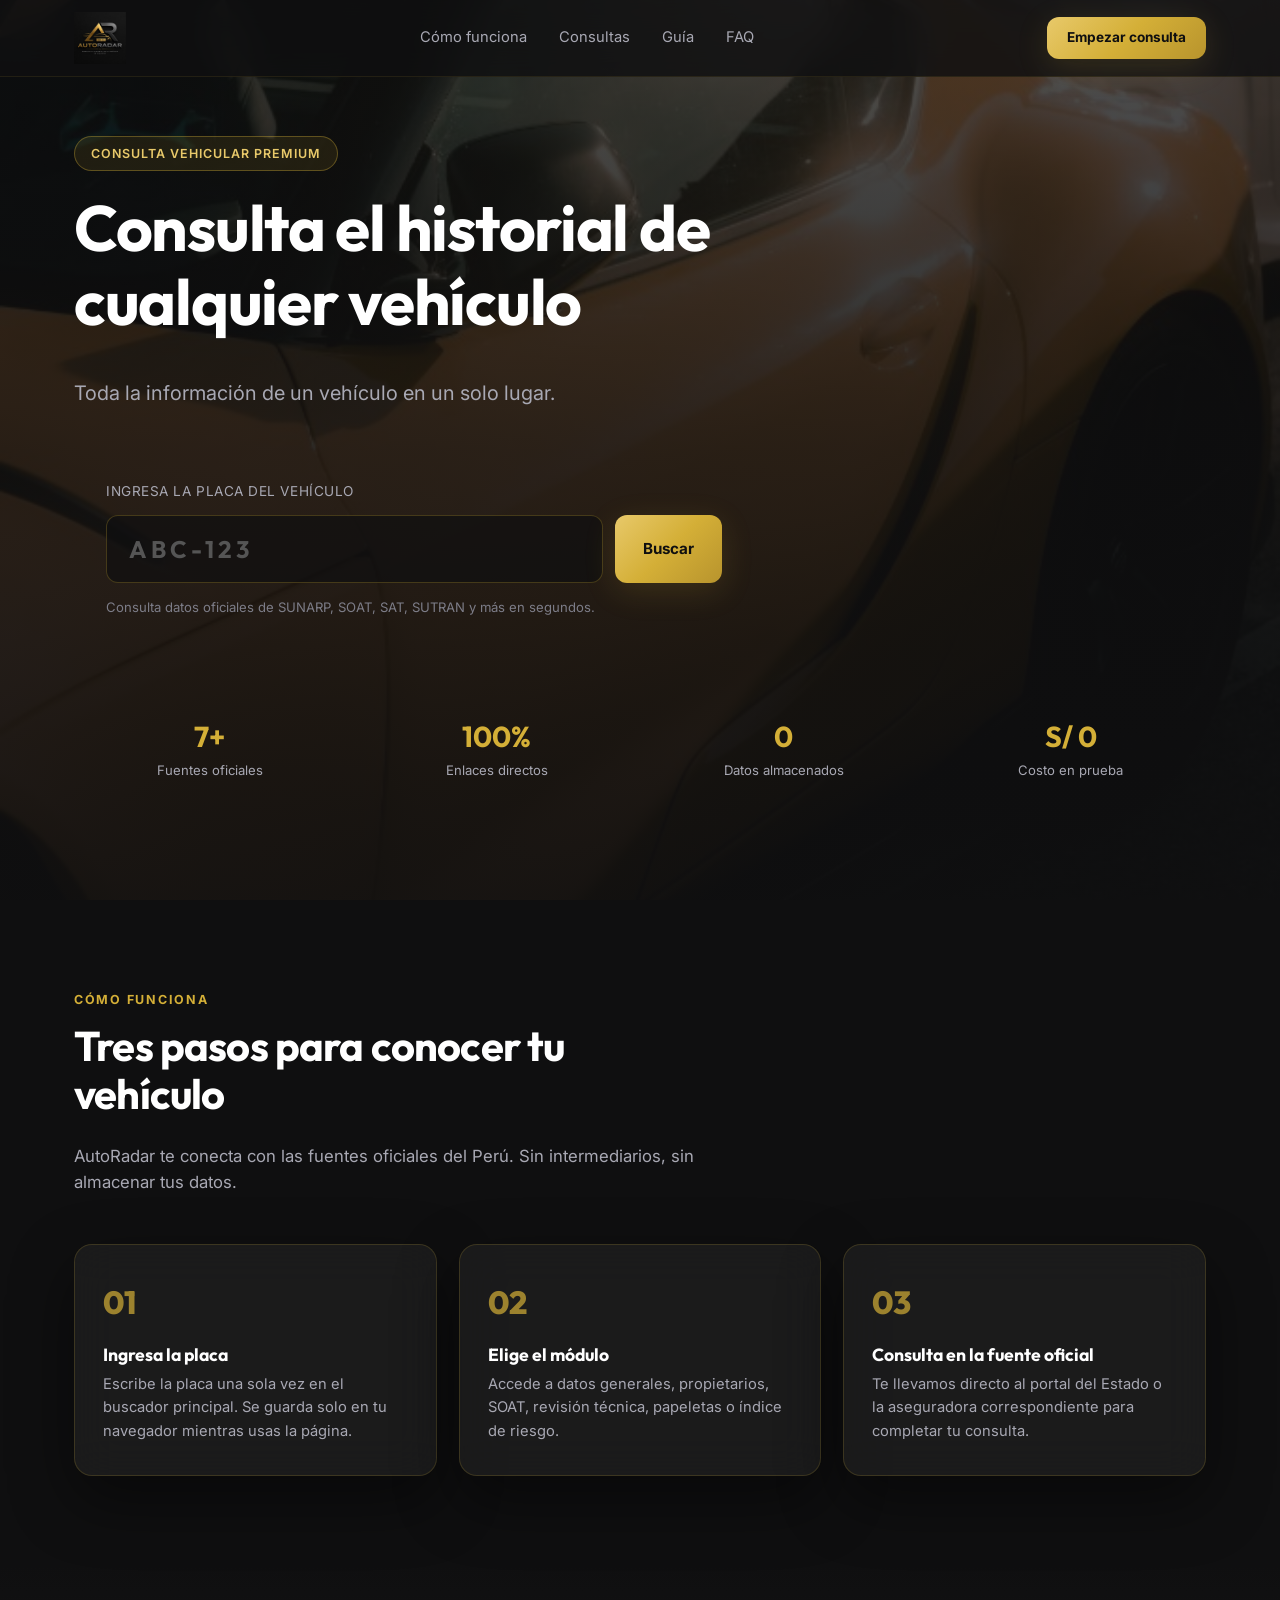
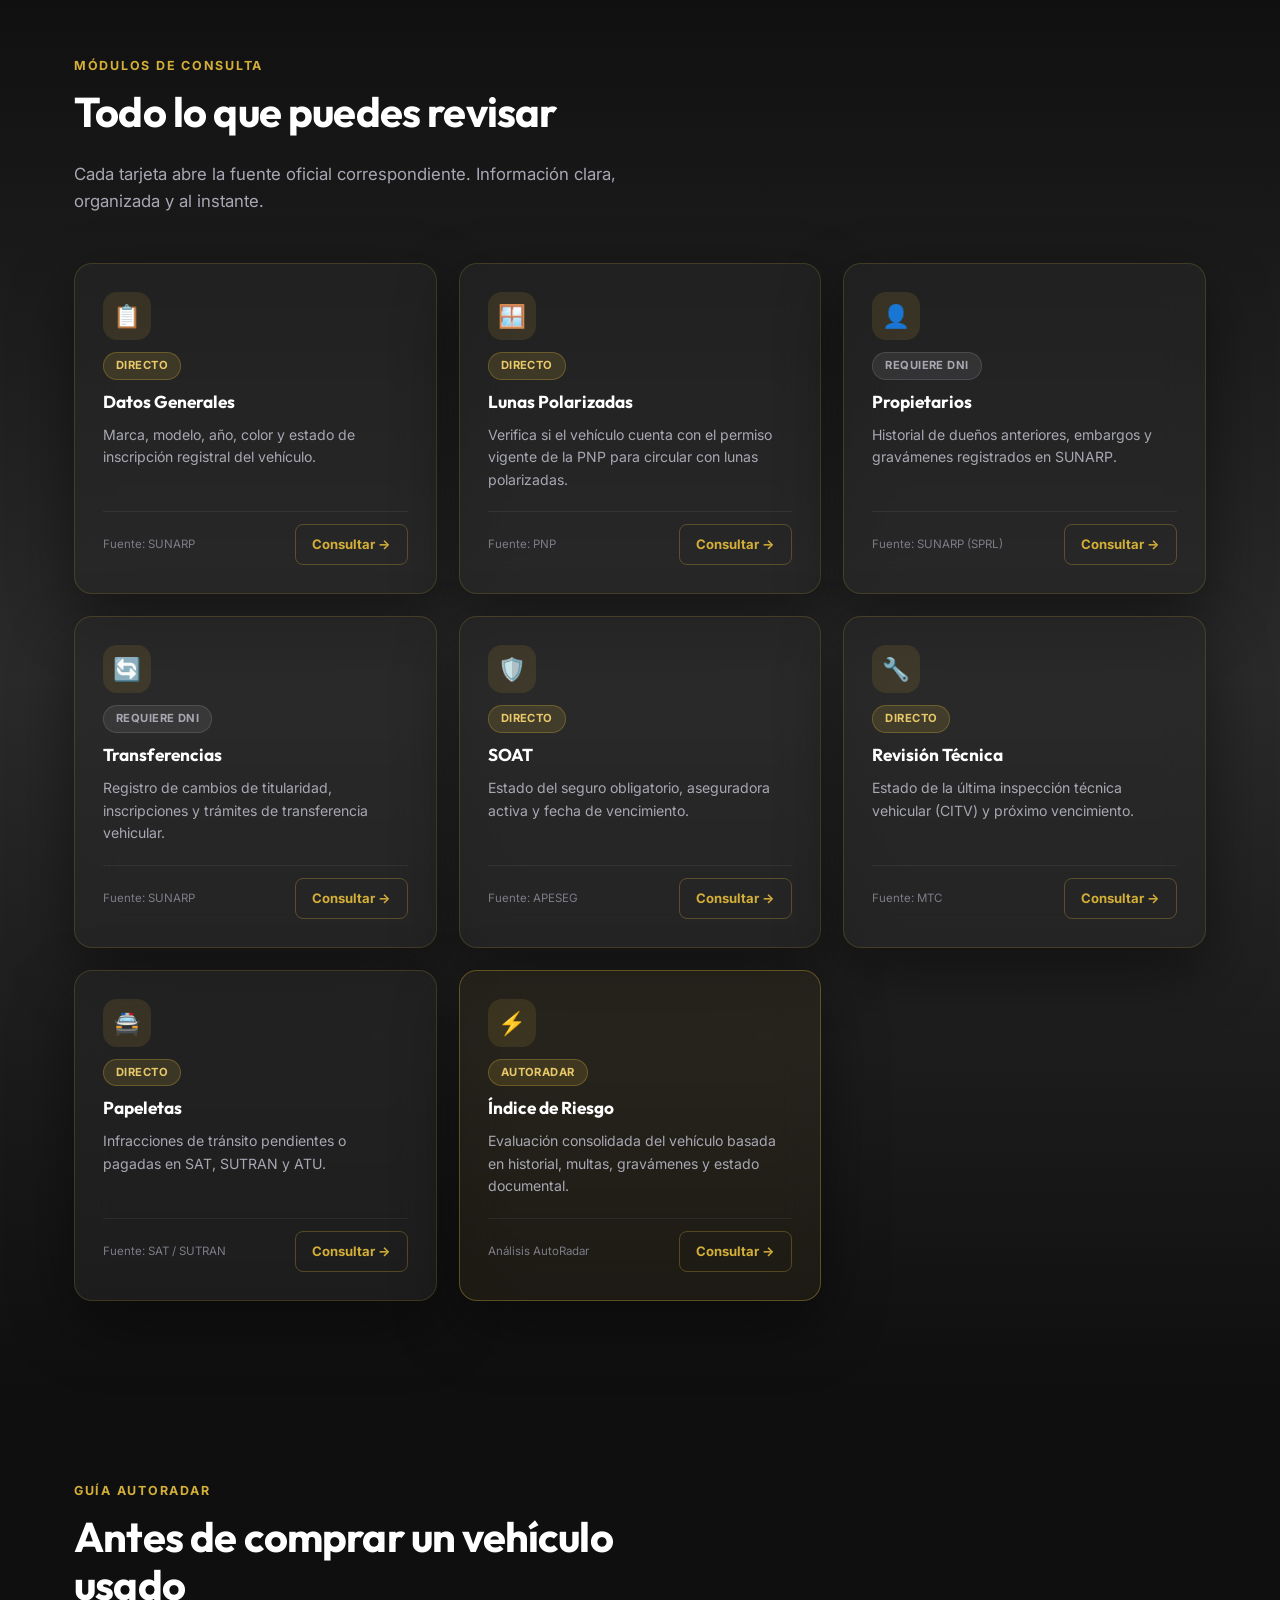
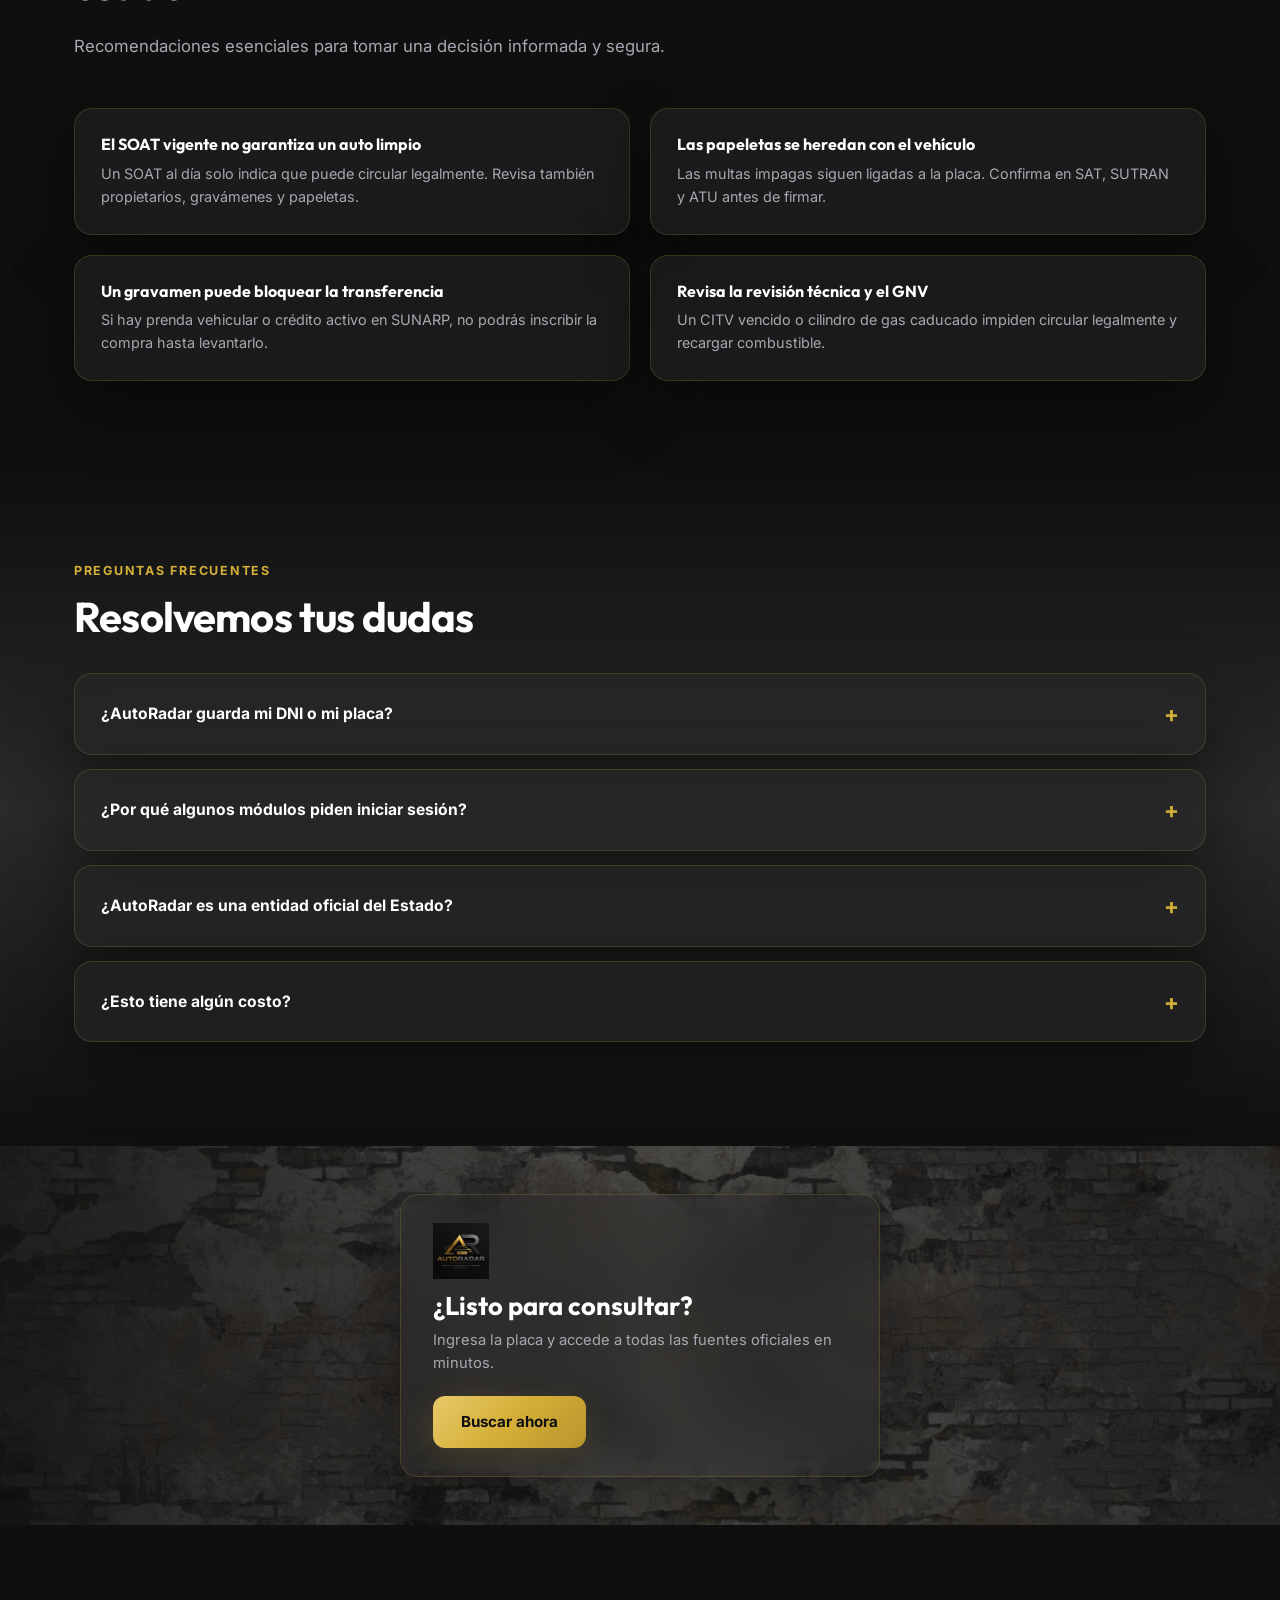
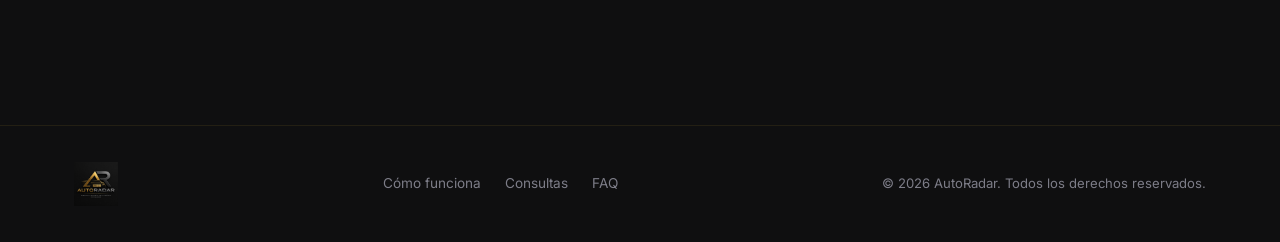
==== index (1).html @ c5259090 "Add files via upload" ====
<!DOCTYPE html>
<html lang="es">
<head>
  <meta charset="UTF-8">
  <meta name="viewport" content="width=device-width, initial-scale=1.0">
  <title>AutoRadar | Consulta el historial de cualquier vehículo</title>
  <meta name="description" content="AutoRadar: consulta el historial completo de cualquier vehículo en Perú. SOAT, papeletas, propietarios, revisión técnica e índice de riesgo en un solo lugar.">
  <link rel="icon" type="image/x-icon" href="favicon.ico">
  <link rel="icon" type="image/png" sizes="32x32" href="favicon-32x32.png">
  <link rel="icon" type="image/png" sizes="16x16" href="favicon-16x16.png">
  <link rel="apple-touch-icon" sizes="180x180" href="apple-touch-icon.png">
  <link rel="preconnect" href="https://fonts.googleapis.com">
  <link rel="preconnect" href="https://fonts.gstatic.com" crossorigin>
  <link href="https://fonts.googleapis.com/css2?family=Inter:wght@400;500;600;700;800&family=Outfit:wght@500;600;700;800&display=swap" rel="stylesheet">
  <link rel="stylesheet" href="style.css">
</head>
<body>

  <header class="nav">
    <div class="nav-inner">
      <a href="#" class="brand">
        <img src="logo.png" alt="AutoRadar" class="brand-logo">
      </a>
      <nav class="nav-links">
        <a href="#como-funciona">Cómo funciona</a>
        <a href="#modulos">Consultas</a>
        <a href="#tips">Guía</a>
        <a href="#faq">FAQ</a>
      </nav>
      <a href="#hero" class="btn btn-gold btn-sm">Empezar consulta</a>
      <button class="nav-toggle" aria-label="Abrir menú" aria-expanded="false">
        <span></span><span></span><span></span>
      </button>
    </div>
    <div class="mobile-menu">
      <a href="#como-funciona">Cómo funciona</a>
      <a href="#modulos">Consultas</a>
      <a href="#tips">Guía</a>
      <a href="#faq">FAQ</a>
      <a href="#hero" class="btn btn-gold">Empezar consulta</a>
    </div>
  </header>

  <div class="logo-reveal-overlay" id="logoRevealOverlay" aria-hidden="true">
    <button class="logo-reveal-close" id="logoRevealClose" aria-label="Cerrar">✕</button>
    <div class="logo-reveal-slash"></div>
    <img src="logo.png" alt="AutoRadar" class="logo-reveal-img">
  </div>

  <section class="hero" id="hero">
    <div class="hero-carousel" aria-hidden="true">
      <div class="hero-slide active" style="background-image: url('auto1.jpg');"></div>
      <div class="hero-slide" style="background-image: url('auto2.jpg');"></div>
    </div>
    <div class="hero-overlay"></div>

    <div class="wrap hero-content">
      <span class="hero-badge fade-up">Consulta vehicular premium</span>
      <h1 class="fade-up delay-1">Consulta el historial de cualquier vehículo</h1>
      <p class="hero-lead fade-up delay-2">Toda la información de un vehículo en un solo lugar.</p>

      <div class="search-glass fade-up delay-3">
        <label for="placaInput">Ingresa la placa del vehículo</label>
        <div class="search-row">
          <input id="placaInput" type="text" maxlength="7" placeholder="ABC-123" autocomplete="off">
          <button class="btn btn-gold" type="button" onclick="buscarPlaca()">Buscar</button>
        </div>
        <p class="search-hint">Consulta datos oficiales de SUNARP, SOAT, SAT, SUTRAN y más en segundos.</p>
        <p id="searchToast" class="search-toast">✓ Placa copiada. Selecciona un módulo para continuar.</p>
      </div>

      <div class="stats fade-up delay-4">
        <div class="stat glass-stat">
          <h3>7+</h3>
          <span>Fuentes oficiales</span>
        </div>
        <div class="stat glass-stat">
          <h3>100%</h3>
          <span>Enlaces directos</span>
        </div>
        <div class="stat glass-stat">
          <h3>0</h3>
          <span>Datos almacenados</span>
        </div>
        <div class="stat glass-stat">
          <h3>S/ 0</h3>
          <span>Costo en prueba</span>
        </div>
      </div>
    </div>
  </section>

  <section id="como-funciona" class="section">
    <div class="wrap">
      <span class="section-tag reveal">Cómo funciona</span>
      <h2 class="section-title reveal">Tres pasos para conocer tu vehículo</h2>
      <p class="section-lead reveal">AutoRadar te conecta con las fuentes oficiales del Perú. Sin intermediarios, sin almacenar tus datos.</p>

      <div class="steps">
        <article class="step glass-card reveal">
          <div class="step-num">01</div>
          <h4>Ingresa la placa</h4>
          <p>Escribe la placa una sola vez en el buscador principal. Se guarda solo en tu navegador mientras usas la página.</p>
        </article>
        <article class="step glass-card reveal">
          <div class="step-num">02</div>
          <h4>Elige el módulo</h4>
          <p>Accede a datos generales, propietarios, SOAT, revisión técnica, papeletas o índice de riesgo.</p>
        </article>
        <article class="step glass-card reveal">
          <div class="step-num">03</div>
          <h4>Consulta en la fuente oficial</h4>
          <p>Te llevamos directo al portal del Estado o la aseguradora correspondiente para completar tu consulta.</p>
        </article>
      </div>
    </div>
  </section>

  <section id="modulos" class="section section-alt">
    <div class="wrap">
      <span class="section-tag reveal">Módulos de consulta</span>
      <h2 class="section-title reveal">Todo lo que puedes revisar</h2>
      <p class="section-lead reveal">Cada tarjeta abre la fuente oficial correspondiente. Información clara, organizada y al instante.</p>

      <div class="grid">
        <article class="card glass-card reveal">
          <div class="card-icon">📋</div>
          <span class="badge badge-gold">Directo</span>
          <h4>Datos Generales</h4>
          <p>Marca, modelo, año, color y estado de inscripción registral del vehículo.</p>
          <div class="card-footer">
            <span class="source-tag">Fuente: SUNARP</span>
            <a class="card-btn fuente-btn" href="https://consultavehicular.sunarp.gob.pe/consulta-vehicular/inicio" target="_blank" rel="noopener">Consultar →</a>
          </div>
        </article>

        <article class="card glass-card reveal">
          <div class="card-icon">🪟</div>
          <span class="badge badge-gold">Directo</span>
          <h4>Lunas Polarizadas</h4>
          <p>Verifica si el vehículo cuenta con el permiso vigente de la PNP para circular con lunas polarizadas.</p>
          <div class="card-footer">
            <span class="source-tag">Fuente: PNP</span>
            <a class="card-btn fuente-btn" href="https://sistemadelunaspolarizadaspnp.com/?i=1" target="_blank" rel="noopener">Consultar →</a>
          </div>
        </article>

        <article class="card glass-card reveal">
          <div class="card-icon">👤</div>
          <span class="badge badge-silver">Requiere DNI</span>
          <h4>Propietarios</h4>
          <p>Historial de dueños anteriores, embargos y gravámenes registrados en SUNARP.</p>
          <div class="card-footer">
            <span class="source-tag">Fuente: SUNARP (SPRL)</span>
            <a class="card-btn fuente-btn" href="https://sprl.sunarp.gob.pe/sprl/ingreso" target="_blank" rel="noopener">Consultar →</a>
          </div>
        </article>

        <article class="card glass-card reveal">
          <div class="card-icon">🔄</div>
          <span class="badge badge-silver">Requiere DNI</span>
          <h4>Transferencias</h4>
          <p>Registro de cambios de titularidad, inscripciones y trámites de transferencia vehicular.</p>
          <div class="card-footer">
            <span class="source-tag">Fuente: SUNARP</span>
            <a class="card-btn fuente-btn" href="https://sprl.sunarp.gob.pe/sprl/ingreso" target="_blank" rel="noopener">Consultar →</a>
          </div>
        </article>

        <article class="card glass-card reveal">
          <div class="card-icon">🛡️</div>
          <span class="badge badge-gold">Directo</span>
          <h4>SOAT</h4>
          <p>Estado del seguro obligatorio, aseguradora activa y fecha de vencimiento.</p>
          <div class="card-footer">
            <span class="source-tag">Fuente: APESEG</span>
            <a class="card-btn fuente-btn" href="https://www.apeseg.org.pe/consultas-soat/" target="_blank" rel="noopener">Consultar →</a>
          </div>
        </article>

        <article class="card glass-card reveal">
          <div class="card-icon">🔧</div>
          <span class="badge badge-gold">Directo</span>
          <h4>Revisión Técnica</h4>
          <p>Estado de la última inspección técnica vehicular (CITV) y próximo vencimiento.</p>
          <div class="card-footer">
            <span class="source-tag">Fuente: MTC</span>
            <a class="card-btn fuente-btn" href="#" target="_blank" rel="noopener">Consultar →</a>
          </div>
        </article>

        <article class="card glass-card reveal">
          <div class="card-icon">🚔</div>
          <span class="badge badge-gold">Directo</span>
          <h4>Papeletas</h4>
          <p>Infracciones de tránsito pendientes o pagadas en SAT, SUTRAN y ATU.</p>
          <div class="card-footer">
            <span class="source-tag">Fuente: SAT / SUTRAN</span>
            <a class="card-btn fuente-btn" href="https://www.sat.gob.pe/VirtualSAT/principal.aspx" target="_blank" rel="noopener">Consultar →</a>
          </div>
        </article>

        <article class="card glass-card reveal card-featured">
          <div class="card-icon">⚡</div>
          <span class="badge badge-gold">AutoRadar</span>
          <h4>Índice de Riesgo</h4>
          <p>Evaluación consolidada del vehículo basada en historial, multas, gravámenes y estado documental.</p>
          <div class="card-footer">
            <span class="source-tag">Análisis AutoRadar</span>
            <a class="card-btn fuente-btn" href="#hero">Consultar →</a>
          </div>
        </article>
      </div>
    </div>
  </section>

  <section id="tips" class="section">
    <div class="wrap">
      <span class="section-tag reveal">Guía AutoRadar</span>
      <h2 class="section-title reveal">Antes de comprar un vehículo usado</h2>
      <p class="section-lead reveal">Recomendaciones esenciales para tomar una decisión informada y segura.</p>

      <div class="tips">
        <article class="tip glass-card reveal">
          <h4>El SOAT vigente no garantiza un auto limpio</h4>
          <p>Un SOAT al día solo indica que puede circular legalmente. Revisa también propietarios, gravámenes y papeletas.</p>
        </article>
        <article class="tip glass-card reveal">
          <h4>Las papeletas se heredan con el vehículo</h4>
          <p>Las multas impagas siguen ligadas a la placa. Confirma en SAT, SUTRAN y ATU antes de firmar.</p>
        </article>
        <article class="tip glass-card reveal">
          <h4>Un gravamen puede bloquear la transferencia</h4>
          <p>Si hay prenda vehicular o crédito activo en SUNARP, no podrás inscribir la compra hasta levantarlo.</p>
        </article>
        <article class="tip glass-card reveal">
          <h4>Revisa la revisión técnica y el GNV</h4>
          <p>Un CITV vencido o cilindro de gas caducado impiden circular legalmente y recargar combustible.</p>
        </article>
      </div>
    </div>
  </section>

  <section id="faq" class="section section-alt">
    <div class="wrap">
      <span class="section-tag reveal">Preguntas frecuentes</span>
      <h2 class="section-title reveal">Resolvemos tus dudas</h2>

      <div class="faq-list">
        <details class="faq glass-card reveal">
          <summary>¿AutoRadar guarda mi DNI o mi placa?</summary>
          <p>No. Tu placa se queda solo en tu navegador mientras usas esta página. Cuando un módulo requiere DNI, lo ingresas directo en el portal oficial.</p>
        </details>
        <details class="faq glass-card reveal">
          <summary>¿Por qué algunos módulos piden iniciar sesión?</summary>
          <p>Cada entidad decide qué información es pública y cuál requiere verificar tu identidad. AutoRadar solo te lleva al lugar correcto.</p>
        </details>
        <details class="faq glass-card reveal">
          <summary>¿AutoRadar es una entidad oficial del Estado?</summary>
          <p>No. Somos un directorio que organiza fuentes oficiales para agilizar tu consulta. No reemplazamos a SUNARP, SAT, SUTRAN ni APESEG.</p>
        </details>
        <details class="faq glass-card reveal">
          <summary>¿Esto tiene algún costo?</summary>
          <p>Mientras esta página esté en fase de prueba, el uso es gratuito. Algunas fuentes oficiales pueden tener su propio costo por reporte.</p>
        </details>
      </div>
    </div>
  </section>

  <section class="banner-section">
    <div class="banner-image" style="background-image: url('banner.png');"></div>
    <div class="banner-overlay"></div>
    <div class="wrap banner-content">
      <div class="banner-cta glass-card reveal">
        <img src="logo.png" alt="AutoRadar" class="banner-logo">
        <h2>¿Listo para consultar?</h2>
        <p>Ingresa la placa y accede a todas las fuentes oficiales en minutos.</p>
        <a href="#hero" class="btn btn-gold">Buscar ahora</a>
      </div>
    </div>
  </section>

  <section class="section disclaimer-section">
    <div class="wrap">
      <div class="disclaimer glass-card reveal">
        <strong>Aviso legal:</strong> AutoRadar es un directorio informativo que enlaza a páginas de consulta pública de entidades oficiales peruanas (SUNARP, APESEG, SAT, SUTRAN, ATU e INFOGAS). No estamos afiliados a ninguna de estas entidades, no almacenamos datos personales y no accedemos en su nombre a información privada.
      </div>
    </div>
  </section>

  <footer>
    <div class="wrap footer-row">
      <a href="#" class="brand">
        <img src="logo.png" alt="AutoRadar" class="brand-logo brand-logo-footer">
      </a>
      <div class="footer-links">
        <a href="#como-funciona">Cómo funciona</a>
        <a href="#modulos">Consultas</a>
        <a href="#faq">FAQ</a>
      </div>
      <div class="footer-copy">© 2026 AutoRadar. Todos los derechos reservados.</div>
    </div>
  </footer>

  <script src="script.js"></script>
</body>
</html>
---- style.css ----
:root {
  --black: #0F0F10;
  --gold: #D4AF37;
  --gold-light: #E8C96A;
  --gold-dark: #B8942D;
  --gray: #2A2A2A;
  --gray-light: #3D3D3D;
  --white: #FFFFFF;
  --text-muted: #A8A8B3;
  --text-soft: #7D7D88;
  --glass-bg: rgba(42, 42, 42, 0.45);
  --glass-border: rgba(212, 175, 55, 0.18);
  --glass-blur: blur(20px);
  --radius: 18px;
  --radius-sm: 12px;
  --maxw: 1180px;
  --shadow: 0 24px 64px rgba(0, 0, 0, 0.45);
  --shadow-gold: 0 8px 32px rgba(212, 175, 55, 0.15);
}

*,
*::before,
*::after {
  box-sizing: border-box;
}

html {
  scroll-behavior: smooth;
}

body {
  margin: 0;
  background: var(--black);
  color: var(--white);
  font-family: 'Inter', -apple-system, BlinkMacSystemFont, 'Segoe UI', sans-serif;
  line-height: 1.6;
  -webkit-font-smoothing: antialiased;
  overflow-x: hidden;
}

h1, h2, h3, h4 {
  font-family: 'Outfit', 'Inter', sans-serif;
  font-weight: 700;
  line-height: 1.15;
  margin: 0 0 0.6em;
}

a {
  color: inherit;
  text-decoration: none;
}

.wrap {
  max-width: var(--maxw);
  margin: 0 auto;
  padding: 0 24px;
}

/* ---------- BUTTONS ---------- */
.btn {
  display: inline-flex;
  align-items: center;
  justify-content: center;
  gap: 8px;
  padding: 14px 28px;
  border: none;
  border-radius: var(--radius-sm);
  font-family: inherit;
  font-weight: 700;
  font-size: 0.95rem;
  cursor: pointer;
  transition: transform 0.25s ease, box-shadow 0.25s ease, background 0.25s ease;
  white-space: nowrap;
}

.btn-gold {
  background: linear-gradient(135deg, var(--gold-light), var(--gold), var(--gold-dark));
  color: var(--black);
  box-shadow: var(--shadow-gold);
}

.btn-gold:hover {
  transform: translateY(-2px);
  box-shadow: 0 12px 40px rgba(212, 175, 55, 0.3);
}

.btn-sm {
  padding: 10px 20px;
  font-size: 0.85rem;
}

/* ---------- GLASSMORPHISM ---------- */
.glass-card {
  background: var(--glass-bg);
  backdrop-filter: var(--glass-blur);
  -webkit-backdrop-filter: var(--glass-blur);
  border: 1px solid var(--glass-border);
  border-radius: var(--radius);
  box-shadow: var(--shadow);
}

/* ---------- NAV ---------- */
.nav {
  position: fixed;
  top: 0;
  left: 0;
  right: 0;
  z-index: 100;
  background: rgba(15, 15, 16, 0.82);
  backdrop-filter: blur(16px);
  -webkit-backdrop-filter: blur(16px);
  border-bottom: 1px solid rgba(212, 175, 55, 0.1);
}

.nav-inner {
  display: flex;
  align-items: center;
  justify-content: space-between;
  gap: 20px;
  max-width: var(--maxw);
  margin: 0 auto;
  padding: 12px 24px;
}

.brand {
  display: flex;
  align-items: center;
  flex-shrink: 0;
}

.brand-logo {
  height: 52px;
  width: auto;
  object-fit: contain;
  transition: transform 0.3s ease;
}

.brand-logo:hover {
  transform: scale(1.03);
}

.brand-logo-footer {
  height: 44px;
}

.nav-links {
  display: flex;
  gap: 32px;
  font-size: 0.92rem;
  color: var(--text-muted);
}

.nav-links a {
  transition: color 0.2s ease;
}

.nav-links a:hover {
  color: var(--gold);
}

.nav-toggle {
  display: none;
  flex-direction: column;
  gap: 5px;
  background: none;
  border: none;
  cursor: pointer;
  padding: 4px;
}

.nav-toggle span {
  display: block;
  width: 24px;
  height: 2px;
  background: var(--gold);
  border-radius: 2px;
  transition: transform 0.3s ease, opacity 0.3s ease;
}

.mobile-menu {
  display: none;
  flex-direction: column;
  gap: 16px;
  padding: 20px 24px 24px;
  border-top: 1px solid rgba(212, 175, 55, 0.1);
}

.mobile-menu a {
  color: var(--text-muted);
  font-size: 1rem;
}

.mobile-menu.open {
  display: flex;
}

/* ---------- HERO ---------- */
.hero {
  position: relative;
  min-height: 100vh;
  display: flex;
  align-items: center;
  padding: 120px 0 80px;
  overflow: hidden;
}

.hero-carousel {
  position: absolute;
  inset: 0;
  z-index: 0;
}

.hero-slide {
  position: absolute;
  inset: 0;
  background-size: cover;
  background-position: center;
  opacity: 0;
  transform: scale(1.06);
  transition: opacity 1.4s ease, transform 8s ease;
}

.hero-slide.active {
  opacity: 1;
  transform: scale(1);
}

.hero-overlay {
  position: absolute;
  inset: 0;
  z-index: 1;
  background:
    linear-gradient(180deg, rgba(15, 15, 16, 0.72) 0%, rgba(15, 15, 16, 0.88) 50%, rgba(15, 15, 16, 0.96) 100%),
    radial-gradient(ellipse at 50% 20%, rgba(212, 175, 55, 0.12), transparent 55%);
}

.hero-content {
  position: relative;
  z-index: 2;
  width: 100%;
}

.hero-badge {
  display: inline-flex;
  align-items: center;
  gap: 8px;
  padding: 7px 16px;
  border-radius: 999px;
  background: rgba(212, 175, 55, 0.1);
  border: 1px solid rgba(212, 175, 55, 0.35);
  color: var(--gold-light);
  font-size: 0.78rem;
  font-weight: 600;
  letter-spacing: 0.08em;
  text-transform: uppercase;
}

.hero h1 {
  font-size: clamp(2.4rem, 5.5vw, 4rem);
  max-width: 820px;
  margin-top: 20px;
  letter-spacing: -0.02em;
}

.hero-lead {
  color: var(--text-muted);
  font-size: clamp(1.05rem, 2vw, 1.25rem);
  max-width: 560px;
  margin-bottom: 40px;
}

.search-glass {
  padding: 32px;
  max-width: 680px;
  margin-bottom: 48px;
}

.search-glass label {
  display: block;
  font-size: 0.85rem;
  color: var(--text-muted);
  margin-bottom: 12px;
  letter-spacing: 0.04em;
  text-transform: uppercase;
}

.search-row {
  display: flex;
  gap: 12px;
}

#placaInput {
  flex: 1;
  background: rgba(15, 15, 16, 0.7);
  border: 1px solid rgba(212, 175, 55, 0.25);
  color: var(--white);
  padding: 18px 22px;
  border-radius: var(--radius-sm);
  font-size: clamp(1.2rem, 3vw, 1.5rem);
  letter-spacing: 4px;
  text-transform: uppercase;
  font-weight: 700;
  font-family: 'Outfit', sans-serif;
  transition: border-color 0.25s ease, box-shadow 0.25s ease;
}

#placaInput::placeholder {
  color: #555;
  letter-spacing: 4px;
}

#placaInput:focus {
  outline: none;
  border-color: var(--gold);
  box-shadow: 0 0 0 3px rgba(212, 175, 55, 0.15);
}

.search-hint {
  margin: 14px 0 0;
  font-size: 0.82rem;
  color: var(--text-soft);
}

.search-toast {
  display: none;
  margin: 12px 0 0;
  font-size: 0.85rem;
  color: var(--gold-light);
  font-weight: 600;
}

.stats {
  display: grid;
  grid-template-columns: repeat(4, 1fr);
  gap: 16px;
}

.glass-stat {
  padding: 22px 20px;
  text-align: center;
}

.stat h3 {
  font-size: 1.8rem;
  color: var(--gold);
  margin-bottom: 4px;
}

.stat span {
  color: var(--text-muted);
  font-size: 0.82rem;
}

/* ---------- SECTIONS ---------- */
.section {
  padding: 90px 0;
}

.section-alt {
  background: linear-gradient(180deg, var(--black) 0%, var(--gray) 50%, var(--black) 100%);
}

.section-tag {
  display: block;
  color: var(--gold);
  text-transform: uppercase;
  letter-spacing: 0.14em;
  font-size: 0.78rem;
  font-weight: 700;
  margin-bottom: 12px;
}

.section-title {
  font-size: clamp(1.8rem, 3.5vw, 2.6rem);
  max-width: 640px;
  letter-spacing: -0.02em;
}

.section-lead {
  color: var(--text-muted);
  max-width: 620px;
  margin-bottom: 48px;
  font-size: 1.05rem;
}

/* ---------- STEPS ---------- */
.steps {
  display: grid;
  grid-template-columns: repeat(3, 1fr);
  gap: 22px;
}

.step {
  padding: 32px 28px;
  transition: transform 0.3s ease, border-color 0.3s ease;
}

.step:hover {
  transform: translateY(-4px);
  border-color: rgba(212, 175, 55, 0.35);
}

.step-num {
  font-family: 'Outfit', sans-serif;
  font-size: 2rem;
  font-weight: 800;
  color: var(--gold);
  opacity: 0.7;
  margin-bottom: 16px;
}

.step h4 {
  font-size: 1.1rem;
  margin-bottom: 8px;
}

.step p {
  color: var(--text-muted);
  font-size: 0.92rem;
  margin: 0;
}

/* ---------- GRID / CARDS ---------- */
.grid {
  display: grid;
  grid-template-columns: repeat(3, 1fr);
  gap: 22px;
}

.card {
  padding: 28px;
  display: flex;
  flex-direction: column;
  gap: 12px;
  transition: transform 0.3s ease, border-color 0.3s ease, box-shadow 0.3s ease;
}

.card:hover {
  transform: translateY(-5px);
  border-color: rgba(212, 175, 55, 0.4);
  box-shadow: 0 20px 60px rgba(0, 0, 0, 0.5), var(--shadow-gold);
}

.card-featured {
  border-color: rgba(212, 175, 55, 0.35);
  background: rgba(212, 175, 55, 0.06);
}

.card-icon {
  width: 48px;
  height: 48px;
  border-radius: 14px;
  background: rgba(212, 175, 55, 0.12);
  display: flex;
  align-items: center;
  justify-content: center;
  font-size: 1.4rem;
  transition: transform 0.3s ease, background 0.3s ease;
}

.card-icon:hover {
  transform: scale(1.18);
  background: rgba(212, 175, 55, 0.2);
}

.card h4 {
  font-size: 1.08rem;
  margin: 0;
}

.card p {
  color: var(--text-muted);
  font-size: 0.88rem;
  margin: 0;
  flex: 1;
}

.badge {
  align-self: flex-start;
  font-size: 0.7rem;
  font-weight: 700;
  padding: 4px 12px;
  border-radius: 999px;
  text-transform: uppercase;
  letter-spacing: 0.04em;
}

.badge-gold {
  background: rgba(212, 175, 55, 0.15);
  color: var(--gold-light);
  border: 1px solid rgba(212, 175, 55, 0.3);
}

.badge-silver {
  background: rgba(168, 168, 179, 0.12);
  color: var(--text-muted);
  border: 1px solid rgba(168, 168, 179, 0.2);
}

.card-footer {
  display: flex;
  align-items: center;
  justify-content: space-between;
  gap: 10px;
  margin-top: 8px;
  padding-top: 12px;
  border-top: 1px solid rgba(255, 255, 255, 0.06);
}

.source-tag {
  font-size: 0.72rem;
  color: var(--text-soft);
}

.card-btn {
  background: transparent;
  border: 1px solid rgba(212, 175, 55, 0.3);
  color: var(--gold);
  padding: 9px 16px;
  border-radius: 8px;
  font-size: 0.82rem;
  font-weight: 700;
  transition: background 0.2s ease, color 0.2s ease;
}

.card-btn:hover {
  background: var(--gold);
  color: var(--black);
}

/* ---------- TIPS ---------- */
.tips {
  display: grid;
  grid-template-columns: repeat(2, 1fr);
  gap: 20px;
}

.tip {
  padding: 26px;
  transition: transform 0.3s ease;
}

.tip:hover {
  transform: translateY(-3px);
}

.tip h4 {
  font-size: 1rem;
  margin-bottom: 8px;
}

.tip p {
  color: var(--text-muted);
  font-size: 0.9rem;
  margin: 0;
}

/* ---------- FAQ ---------- */
.faq-list {
  margin-top: 32px;
}

.faq {
  padding: 22px 26px;
  margin-bottom: 14px;
  transition: border-color 0.25s ease;
}

.faq[open] {
  border-color: rgba(212, 175, 55, 0.35);
}

.faq summary {
  cursor: pointer;
  font-weight: 700;
  font-size: 0.98rem;
  list-style: none;
  display: flex;
  justify-content: space-between;
  align-items: center;
}

.faq summary::-webkit-details-marker {
  display: none;
}

.faq summary::after {
  content: '+';
  color: var(--gold);
  font-size: 1.4rem;
  margin-left: 12px;
  transition: transform 0.25s ease;
}

.faq[open] summary::after {
  content: '−';
}

.faq p {
  color: var(--text-muted);
  font-size: 0.9rem;
  margin: 14px 0 0;
}

/* ---------- BANNER (reduced CTA) ---------- */
.banner-section {
  position: relative;
  min-height: 280px;
  display: flex;
  align-items: center;
  overflow: hidden;
}

.banner-image {
  position: absolute;
  inset: 0;
  background-size: cover;
  background-position: center;
}

.banner-overlay {
  position: absolute;
  inset: 0;
  background: linear-gradient(90deg, rgba(15, 15, 16, 0.92) 0%, rgba(15, 15, 16, 0.7) 50%, rgba(15, 15, 16, 0.85) 100%);
}

.banner-content {
  position: relative;
  z-index: 2;
  padding: 48px 24px;
}

.banner-cta {
  display: flex;
  flex-direction: column;
  align-items: flex-start;
  gap: 8px;
  max-width: 480px;
  padding: 28px 32px;
}

.banner-logo {
  height: 56px;
  width: auto;
  margin-bottom: 4px;
}

.banner-cta h2 {
  font-size: clamp(1.3rem, 2.5vw, 1.6rem);
  margin: 0;
}

.banner-cta p {
  color: var(--text-muted);
  font-size: 0.92rem;
  margin: 0 0 12px;
}

/* ---------- DISCLAIMER ---------- */
.disclaimer-section {
  padding: 40px 0 60px;
}

.disclaimer {
  padding: 26px 28px;
  font-size: 0.84rem;
  color: var(--text-soft);
  line-height: 1.7;
}

.disclaimer strong {
  color: var(--text-muted);
}

/* ---------- FOOTER ---------- */
footer {
  border-top: 1px solid rgba(212, 175, 55, 0.1);
  padding: 36px 0;
  background: var(--black);
}

.footer-row {
  display: flex;
  align-items: center;
  justify-content: space-between;
  flex-wrap: wrap;
  gap: 20px;
}

.footer-links {
  display: flex;
  gap: 24px;
  font-size: 0.85rem;
  color: var(--text-soft);
}

.footer-links a:hover {
  color: var(--gold);
}

.footer-copy {
  font-size: 0.82rem;
  color: var(--text-soft);
}

/* ---------- LOGO REVEAL (clic para ver, X para cerrar) ---------- */
.logo-reveal-overlay {
  position: fixed;
  inset: 0;
  z-index: 999;
  display: flex;
  align-items: center;
  justify-content: center;
  background: rgba(6, 6, 7, 0.9);
  backdrop-filter: blur(6px);
  -webkit-backdrop-filter: blur(6px);
  opacity: 0;
  visibility: hidden;
  pointer-events: none;
  transition: opacity 0.28s ease, visibility 0.28s ease;
}

.logo-reveal-overlay.active {
  opacity: 1;
  visibility: visible;
  pointer-events: auto;
}

.logo-reveal-close {
  position: absolute;
  top: 28px;
  right: 28px;
  width: 44px;
  height: 44px;
  display: flex;
  align-items: center;
  justify-content: center;
  background: rgba(212, 175, 55, 0.1);
  border: 1px solid rgba(212, 175, 55, 0.3);
  border-radius: 50%;
  color: var(--gold-light);
  font-size: 1.1rem;
  cursor: pointer;
  transition: background 0.2s ease, transform 0.2s ease;
}

.logo-reveal-close:hover {
  background: var(--gold);
  color: var(--black);
  transform: scale(1.08);
}

.logo-reveal-img {
  position: relative;
  max-width: min(60vw, 480px);
  max-height: 65vh;
  width: auto;
  height: auto;
  filter: drop-shadow(0 24px 70px rgba(212, 175, 55, 0.35));
  opacity: 0;
  transform: scale(0.85);
  transition: opacity 0.35s ease 0.12s, transform 0.45s cubic-bezier(0.16, 1, 0.3, 1) 0.12s;
}

.logo-reveal-overlay.active .logo-reveal-img {
  opacity: 1;
  transform: scale(1);
}

.logo-reveal-slash {
  position: absolute;
  top: 50%;
  left: 50%;
  width: 160vw;
  height: 5px;
  background: linear-gradient(90deg, transparent, var(--gold-light), var(--gold), transparent);
  transform: translate(-50%, -50%) rotate(-18deg) translateX(-120%);
  opacity: 0;
  box-shadow: 0 0 24px rgba(212, 175, 55, 0.6);
}

.logo-reveal-overlay.active .logo-reveal-slash {
  animation: slashSweep 0.55s ease forwards;
}

@keyframes slashSweep {
  0% {
    transform: translate(-50%, -50%) rotate(-18deg) translateX(-120%);
    opacity: 0;
  }
  40% {
    opacity: 1;
  }
  100% {
    transform: translate(-50%, -50%) rotate(-18deg) translateX(120%);
    opacity: 0;
  }
}

/* ---------- ANIMATIONS ---------- */
.fade-up {
  opacity: 0;
  transform: translateY(24px);
  animation: fadeUp 0.8s ease forwards;
}

.delay-1 { animation-delay: 0.1s; }
.delay-2 { animation-delay: 0.2s; }
.delay-3 { animation-delay: 0.35s; }
.delay-4 { animation-delay: 0.5s; }

@keyframes fadeUp {
  to {
    opacity: 1;
    transform: translateY(0);
  }
}

.reveal {
  opacity: 0;
  transform: translateY(28px);
  transition: opacity 0.7s ease, transform 0.7s ease;
}

.reveal.visible {
  opacity: 1;
  transform: translateY(0);
}

/* ---------- RESPONSIVE ---------- */
@media (max-width: 980px) {
  .grid {
    grid-template-columns: repeat(2, 1fr);
  }

  .steps {
    grid-template-columns: 1fr;
  }
}

@media (max-width: 720px) {
  .nav-links,
  .nav-inner > .btn {
    display: none;
  }

  .nav-toggle {
    display: flex;
  }

  .hero {
    min-height: auto;
    padding: 100px 0 60px;
  }

  .search-glass {
    padding: 24px 20px;
  }

  .search-row {
    flex-direction: column;
  }

  .search-row .btn {
    width: 100%;
    padding: 16px;
  }

  .stats {
    grid-template-columns: repeat(2, 1fr);
  }

  .grid {
    grid-template-columns: 1fr;
  }

  .tips {
    grid-template-columns: 1fr;
  }

  .footer-row {
    flex-direction: column;
    align-items: flex-start;
  }

  .footer-links {
    flex-wrap: wrap;
  }

  .banner-section {
    min-height: 240px;
  }

  .banner-cta {
    padding: 22px 20px;
  }
}

@media (max-width: 480px) {
  .brand-logo {
    height: 42px;
  }

  .stats {
    grid-template-columns: 1fr;
  }
}
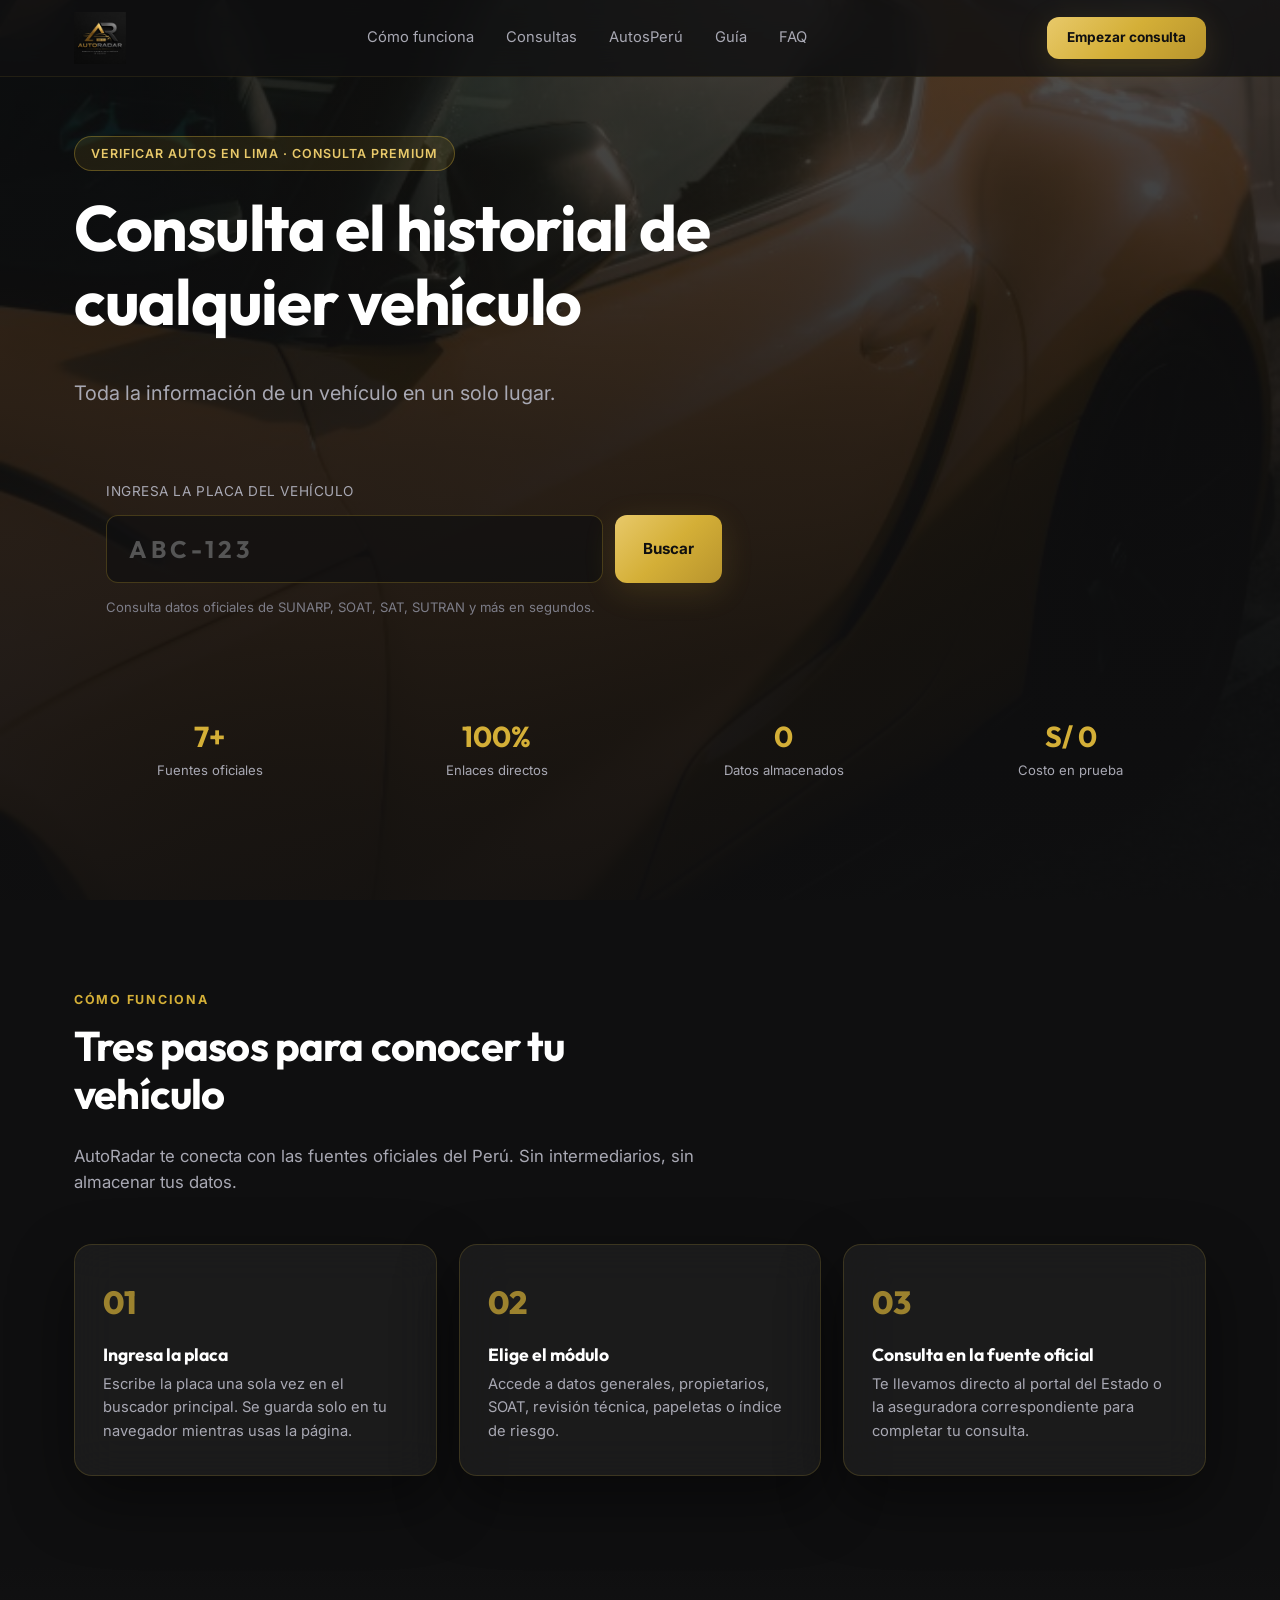
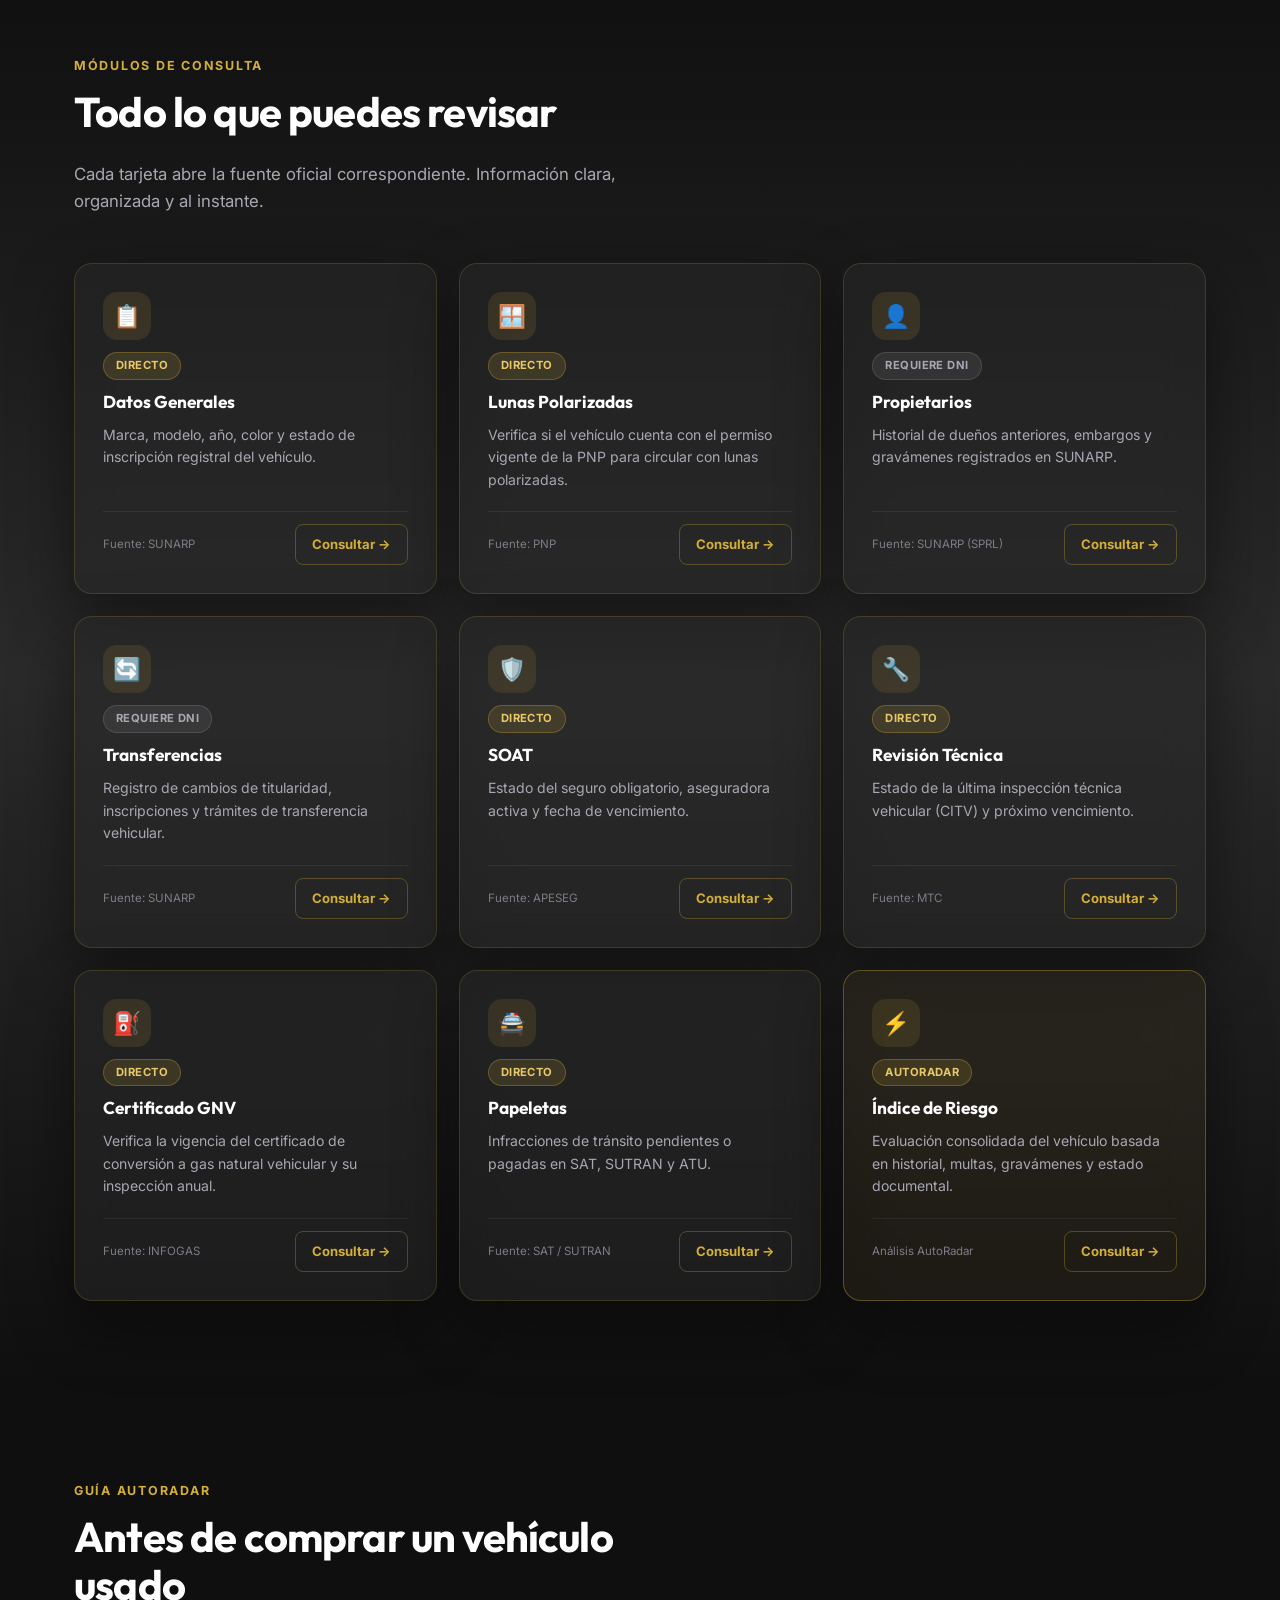
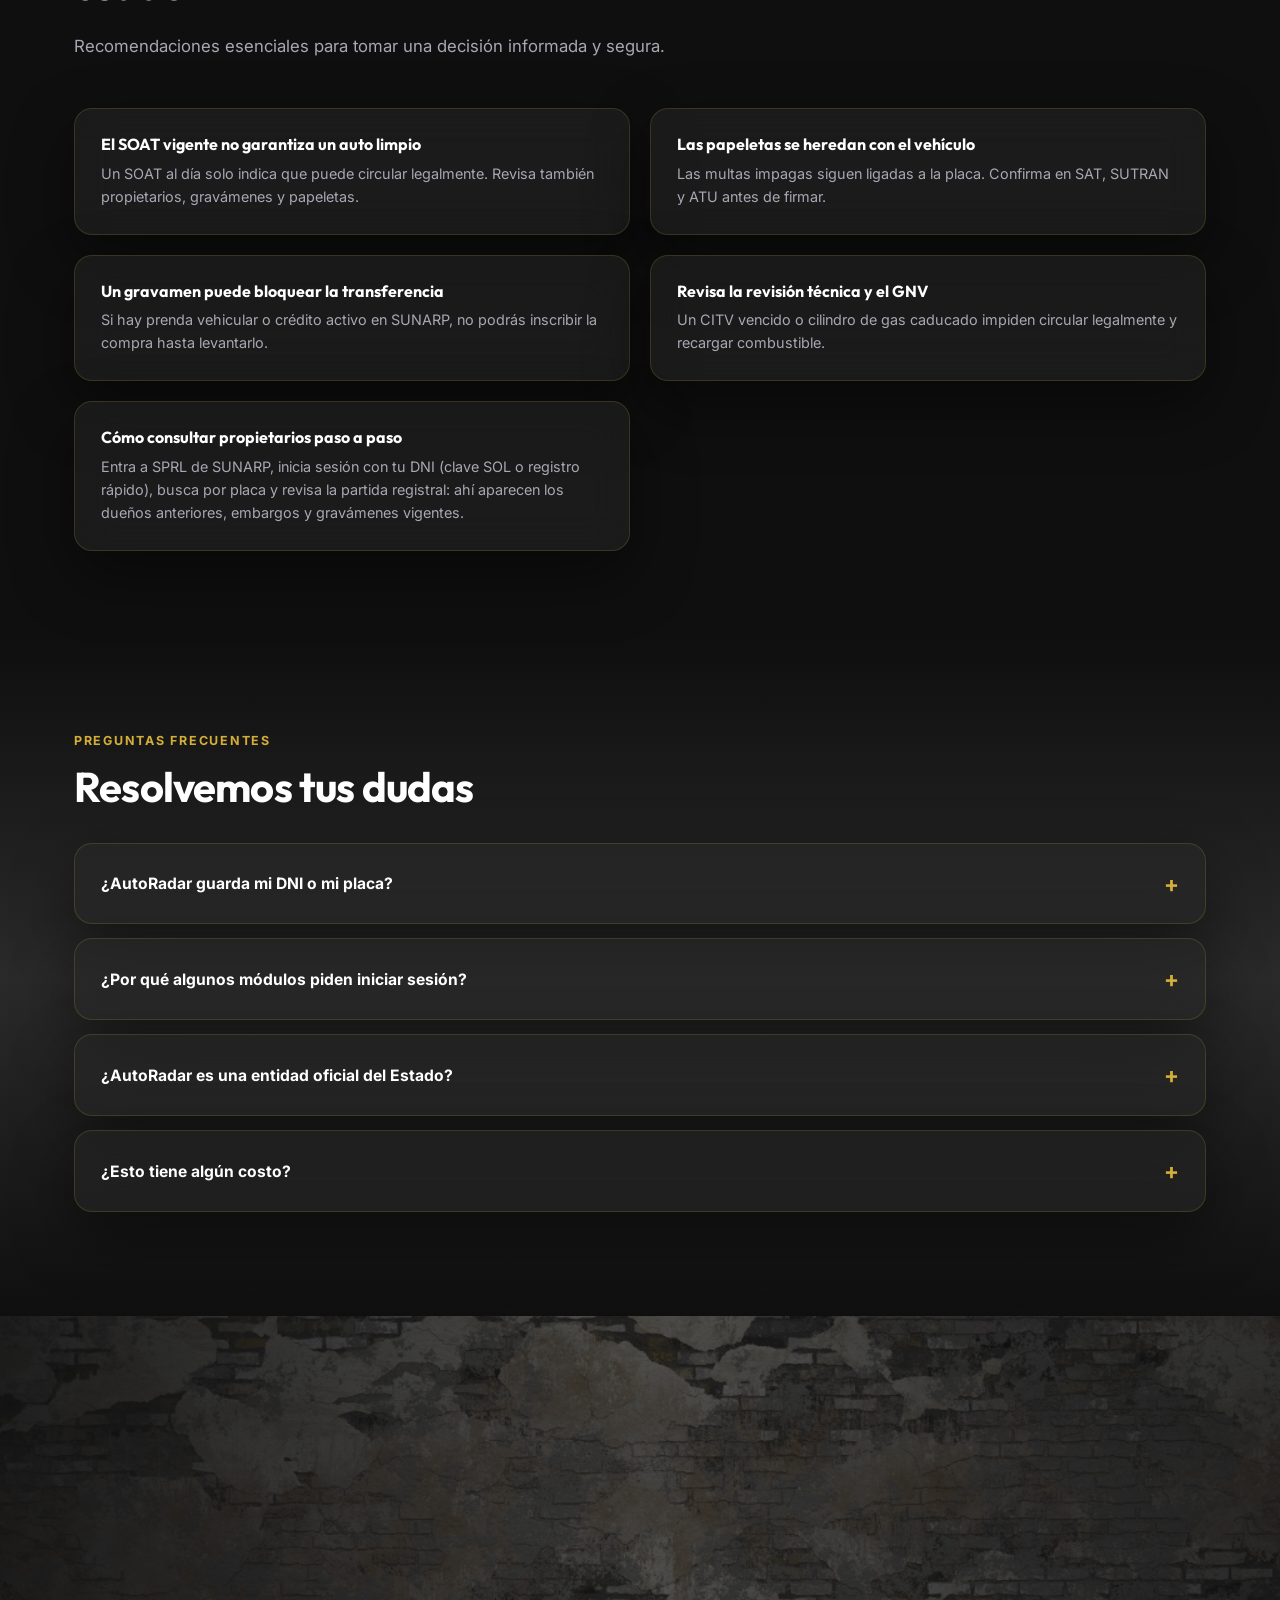
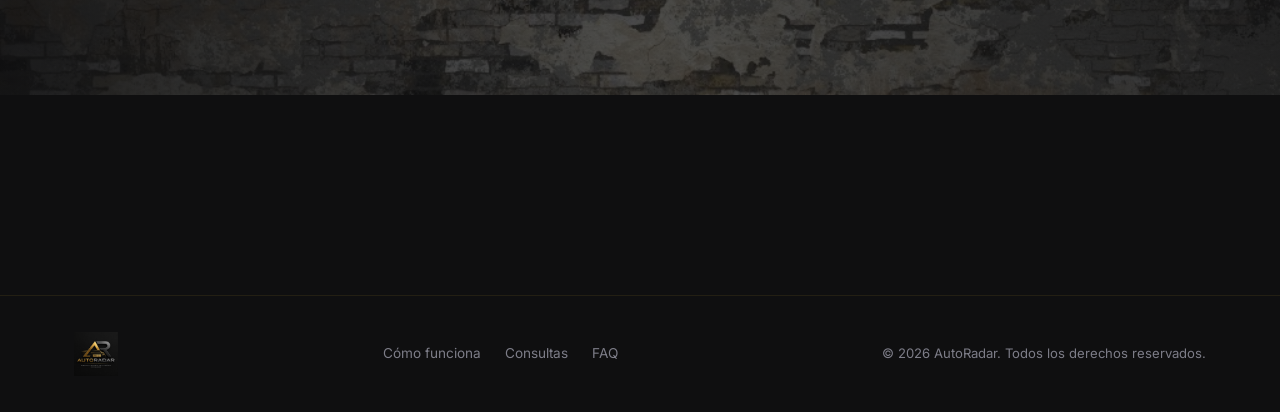
==== commit 0aa82c6c: "Add files via upload" ====
--- a/index (1).html
+++ b/index (1).html
@@ -1,10 +1,30 @@
 <!DOCTYPE html>
-<html lang="es">
+<html lang="es-PE">
 <head>
   <meta charset="UTF-8">
   <meta name="viewport" content="width=device-width, initial-scale=1.0">
-  <title>AutoRadar | Consulta el historial de cualquier vehículo</title>
-  <meta name="description" content="AutoRadar: consulta el historial completo de cualquier vehículo en Perú. SOAT, papeletas, propietarios, revisión técnica e índice de riesgo en un solo lugar.">
+  <title>AutoRadar | Verificar autos en Lima y consulta vehicular Perú</title>
+  <meta name="description" content="Verificar autos en Lima nunca fue tan fácil: consulta gratis SOAT, papeletas, propietarios, revisión técnica, gravámenes y certificado GNV de cualquier vehículo en Perú. Fuentes oficiales SUNARP, APESEG, SAT y más.">
+  <meta name="keywords" content="verificar autos Lima, consulta vehicular Peru, consulta placa SUNARP, historial vehicular Lima, SOAT consulta, papeletas SAT, revision tecnica vehicular, consulta propietarios auto, gravamen vehicular, certificado GNV">
+  <meta name="robots" content="index, follow">
+  <meta name="author" content="AutoRadar">
+  <link rel="canonical" href="https://mathiashorna9.github.io/AUTORADAR/">
+
+  <!-- Open Graph / Facebook, WhatsApp, etc. -->
+  <meta property="og:type" content="website">
+  <meta property="og:url" content="https://mathiashorna9.github.io/AUTORADAR/">
+  <meta property="og:title" content="AutoRadar | Verificar autos en Lima y consulta vehicular Perú">
+  <meta property="og:description" content="Verificar autos en Lima nunca fue tan fácil: consulta gratis SOAT, papeletas, propietarios, revisión técnica y certificado GNV en un solo lugar.">
+  <meta property="og:image" content="https://mathiashorna9.github.io/AUTORADAR/logo.png">
+  <meta property="og:locale" content="es_PE">
+  <meta property="og:site_name" content="AutoRadar">
+
+  <!-- Twitter Card -->
+  <meta name="twitter:card" content="summary_large_image">
+  <meta name="twitter:title" content="AutoRadar | Verificar autos en Lima y consulta vehicular Perú">
+  <meta name="twitter:description" content="Verificar autos en Lima nunca fue tan fácil: consulta gratis SOAT, papeletas, propietarios, revisión técnica y certificado GNV en un solo lugar.">
+  <meta name="twitter:image" content="https://mathiashorna9.github.io/AUTORADAR/logo.png">
+
   <link rel="icon" type="image/x-icon" href="favicon.ico">
   <link rel="icon" type="image/png" sizes="32x32" href="favicon-32x32.png">
   <link rel="icon" type="image/png" sizes="16x16" href="favicon-16x16.png">
@@ -13,6 +33,17 @@
   <link rel="preconnect" href="https://fonts.gstatic.com" crossorigin>
   <link href="https://fonts.googleapis.com/css2?family=Inter:wght@400;500;600;700;800&family=Outfit:wght@500;600;700;800&display=swap" rel="stylesheet">
   <link rel="stylesheet" href="style.css">
+
+  <script type="application/ld+json">
+  {
+    "@context": "https://schema.org",
+    "@type": "WebSite",
+    "name": "AutoRadar",
+    "url": "https://mathiashorna9.github.io/AUTORADAR/",
+    "description": "Verificar autos en Lima y consultar el historial de vehículos en Perú: SOAT, papeletas, propietarios, revisión técnica y certificado GNV.",
+    "inLanguage": "es-PE"
+  }
+  </script>
 </head>
 <body>
 
@@ -24,6 +55,7 @@
       <nav class="nav-links">
         <a href="#como-funciona">Cómo funciona</a>
         <a href="#modulos">Consultas</a>
+        <a href="#modulos">AutosPerú</a>
         <a href="#tips">Guía</a>
         <a href="#faq">FAQ</a>
       </nav>
@@ -35,6 +67,7 @@
     <div class="mobile-menu">
       <a href="#como-funciona">Cómo funciona</a>
       <a href="#modulos">Consultas</a>
+      <a href="#modulos">AutosPerú</a>
       <a href="#tips">Guía</a>
       <a href="#faq">FAQ</a>
       <a href="#hero" class="btn btn-gold">Empezar consulta</a>
@@ -55,7 +88,7 @@
     <div class="hero-overlay"></div>
 
     <div class="wrap hero-content">
-      <span class="hero-badge fade-up">Consulta vehicular premium</span>
+      <span class="hero-badge fade-up">Verificar autos en Lima · Consulta premium</span>
       <h1 class="fade-up delay-1">Consulta el historial de cualquier vehículo</h1>
       <p class="hero-lead fade-up delay-2">Toda la información de un vehículo en un solo lugar.</p>
 
@@ -190,6 +223,17 @@
         </article>
 
         <article class="card glass-card reveal">
+          <div class="card-icon">⛽</div>
+          <span class="badge badge-gold">Directo</span>
+          <h4>Certificado GNV</h4>
+          <p>Verifica la vigencia del certificado de conversión a gas natural vehicular y su inspección anual.</p>
+          <div class="card-footer">
+            <span class="source-tag">Fuente: INFOGAS</span>
+            <a class="card-btn fuente-btn" href="https://infogas.com.pe/consulta-placa/" target="_blank" rel="noopener">Consultar →</a>
+          </div>
+        </article>
+
+        <article class="card glass-card reveal">
           <div class="card-icon">🚔</div>
           <span class="badge badge-gold">Directo</span>
           <h4>Papeletas</h4>
@@ -236,6 +280,10 @@
         <article class="tip glass-card reveal">
           <h4>Revisa la revisión técnica y el GNV</h4>
           <p>Un CITV vencido o cilindro de gas caducado impiden circular legalmente y recargar combustible.</p>
+        </article>
+        <article class="tip glass-card reveal">
+          <h4>Cómo consultar propietarios paso a paso</h4>
+          <p>Entra a SPRL de SUNARP, inicia sesión con tu DNI (clave SOL o registro rápido), busca por placa y revisa la partida registral: ahí aparecen los dueños anteriores, embargos y gravámenes vigentes.</p>
         </article>
       </div>
     </div>
